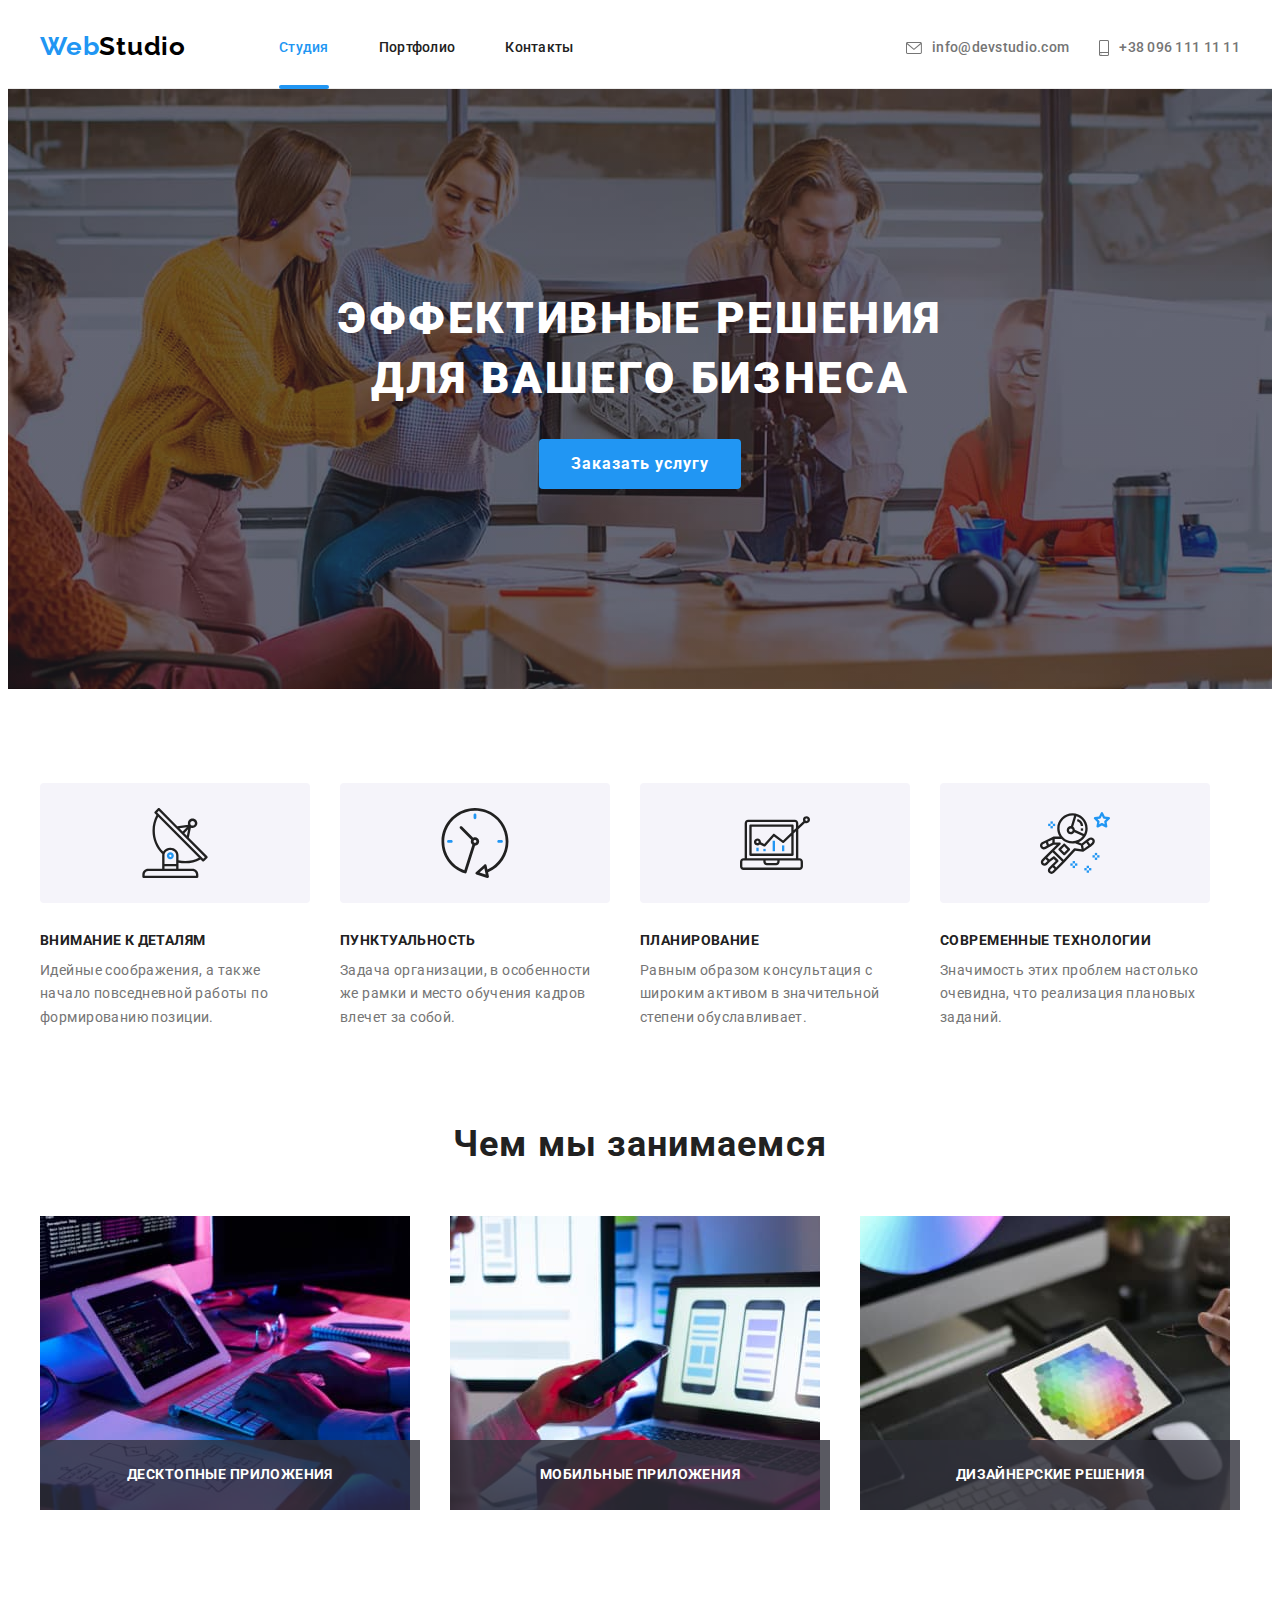
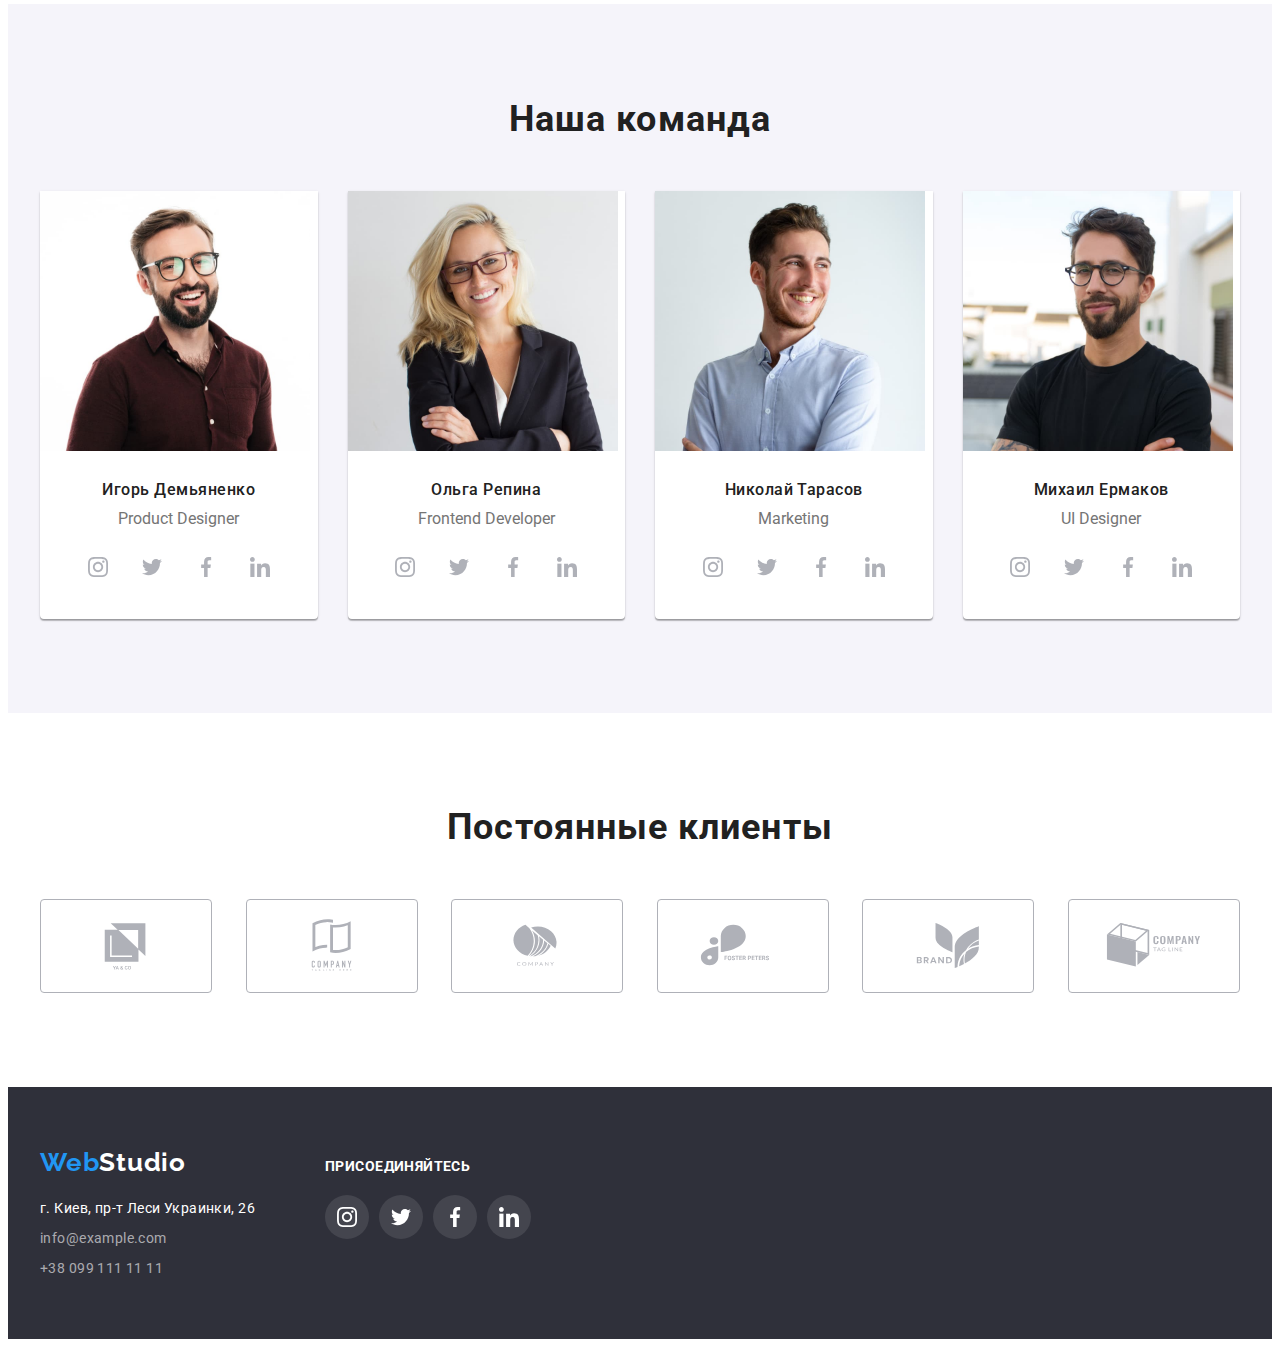
==== index.html @ d6b8db04 "files" ====
<!DOCTYPE html>
<html lang="ru">
  <head>
    <meta charset="UTF-8" />
    <meta http-equiv="X-UA-Compatible" content="IE=edge" />
    <meta name="viewport" content="width=device-width, initial-scale=1.0" />
    <title>WebStudio</title>
    <link
      href="https://fonts.googleapis.com/css2?family=Raleway:wght@700&family=Roboto:wght@400;500;700;900&display=swap"
      rel="stylesheet"
    />
    <link
      rel="stylesheet"
      href="https://cdnjs.cloudflare.com/ajax/libs/modern-normalize/1.1.0/modern-normalize.min.css"
      integrity="sha512-wpPYUAdjBVSE4KJnH1VR1HeZfpl1ub8YT/NKx4PuQ5NmX2tKuGu6U/JRp5y+Y8XG2tV+wKQpNHVUX03MfMFn9Q=="
      crossorigin="anonymous"
      referrerpolicy="no-referrer"
    />
    <link rel="stylesheet" href="./css/styles.css" />
  </head>
  <body>
    <header class="header">
      <div class="header-container container">
        <nav class="header-nav">
          <a href="/" class="logo"> <span class="web">Web</span>Studio </a>

          <ul class="site-navigation">
            <li class="item">
              <a href="./index.html" class="site-link current">Студия</a>
            </li>
            <li class="item">
              <a href="./portfolio.html" class="site-link">Портфолио</a>
            </li>
            <li class="item"><a href="" class="site-link">Контакты</a></li>
          </ul>
        </nav>

        <ul class="contacts">
          <li class="item">
            <a href="mailto:info@devstudio.com" class="contacts-link">
              <svg class="contacts-icon" height="12" width="16">
                <use href="./images/svg/symbol-defs.svg#icon-email" />
              </svg>
              info@devstudio.com
            </a>
          </li>
          <li class="item">
            <a href="tel:+380961111111" class="contacts-link">
              <svg class="contacts-icon" height="16" width="10">
                <use href="./images/svg/symbol-defs.svg#icon-tel" />
              </svg>
              +38 096 111 11 11
            </a>
          </li>
        </ul>
      </div>
    </header>

    <main>
      <section class="hero">
        <div class="hero-container container">
          <h1 class="hero-title">
            Эффективные решения <br>для вашего бизнеса
          </h1>
          <button name="заказать услугу" class="hero-button" data-modal-open>
            Заказать услугу
          </button>
          
          <div class="backdrop is-hidden" data-modal>
            <div class="modal">
              <button class="close-button" data-modal-close>
                <svg class="icon-close" width="18" height="18">
                  <use href="./images/svg/symbol-defs.svg#icon-close" />
                </svg>
              </button>
            </div>
          </div>
        </div>
      </section>

      <section class="features section">
        <div class="features-container container">
          <h2 class="features-title">Особенности</h2>
          <ul class="features-list">
            <li class="features-item">
              <div class="features-box">
                <svg class="feature-icon" height="70" width="70">
                  <use href="./images/svg/symbol-defs.svg#icon-feature1" />
                </svg>
              </div>
              <h3 class="features-subtitle">Внимание к деталям</h3>
              <p class="features-text">
                Идейные соображения, а также начало повседневной работы по
                формированию позиции.
              </p>
            </li>
            <li class="features-item">
              <div class="features-box">
                <svg class="feature-icon" height="70" width="70">
                  <use href="./images/svg/symbol-defs.svg#icon-feature2" />
                </svg>
              </div>
              <h3 class="features-subtitle">Пунктуальность</h3>
              <p class="features-text">
                Задача организации, в особенности же рамки и место обучения
                кадров влечет за собой.
              </p>
            </li>
            <li class="features-item">
              <div class="features-box">
                <svg class="feature-icon" height="70" width="70">
                  <use href="./images/svg/symbol-defs.svg#icon-feature3" />
                </svg>
              </div>
              <h3 class="features-subtitle">Планирование</h3>
              <p class="features-text">
                Равным образом консультация с широким активом в значительной
                степени обуславливает.
              </p>
            </li>
            <li class="features-item">
              <div class="features-box">
                <svg class="feature-icon" height="70" width="70">
                  <use href="./images/svg/symbol-defs.svg#icon-feature4" />
                </svg>
              </div>
              <h3 class="features-subtitle">Современные технологии</h3>
              <p class="features-text">
                Значимость этих проблем настолько очевидна, что реализация
                плановых заданий.
              </p>
            </li>
          </ul>
        </div>
      </section>

      <section class="actions section">
        <div class="actions-container container">
          <h2 class="actions-title">Чем мы занимаемся</h2>
          <ul class="actions-list">
            <li class="actions-item">
              <img
                src="./images/img1.jpg"
                alt="Руки на клавиратуре"
                width="370"
                class="actions-image"
              />
              <p class="label">Десктопные приложения</p>
            </li>
            <li class="actions-item">
              <img
                src="./images/img2.jpg"
                alt="В одной руке телефон вторая рука на клавиатуре ноутбука"
                width="370"
                class="actions-image"
              />
              <p class="label">Мобильные приложения</p>
            </li>
            <li class="actions-item">
              <img
                src="./images/img3.jpg"
                alt="Планшет в руке"
                width="370"
                class="actions-image"
              />
              <p class="label">Дизайнерские решения</p>
            </li>
          </ul>
        </div>
      </section>

      <section class="team section">
        <div class="team-container container">
          <h2 class="team-title">Наша команда</h2>
          <ul class="team-list">
            <li class="team-item">
              <img
                src="./images/img4.jpg"
                alt="Мужчина в рубашке, очках и с бородой"
                width="270"
                class="team-image"
              />
              <div class="team-box">
                <h3 class="team-subtitle">Игорь Демьяненко</h3>
                <p class="team-text">Product Designer</p>
              </div>

              <ul class="icon-list">
                <li class="icon-item">
                  <a href="" class="icon-link">
                    <svg class="team-icon" height="20" width="20">
                      <use href="./images/svg/symbol-defs.svg#icon-instagram" />
                    </svg>
                  </a>
                </li>
                <li class="icon-item">
                  <a href="" class="icon-link">
                    <svg class="team-icon" height="20" width="20">
                      <use href="./images/svg/symbol-defs.svg#icon-twitter" />
                    </svg>
                  </a>
                </li>
                <li class="icon-item">
                  <a href="" class="icon-link">
                    <svg class="team-icon" height="20" width="20">
                      <use href="./images/svg/symbol-defs.svg#icon-facebook" />
                    </svg>
                  </a>
                </li>
                <li class="icon-item">
                  <a href="" class="icon-link">
                    <svg class="team-icon" height="20" width="20">
                      <use href="./images/svg/symbol-defs.svg#icon-linkedin" />
                    </svg>
                  </a>
                </li>
              </ul>
            </li>
            <li class="team-item">
              <img
                src="./images/img5.jpg"
                alt="Блондинка в очках"
                width="270"
                class="team-image"
              />
              <div class="team-box">
                <h3 class="team-subtitle">Ольга Репина</h3>
                <p class="team-text">Frontend Developer</p>
              </div>

              <ul class="icon-list">
                <li class="icon-item">
                  <a href="" class="icon-link">
                    <svg class="team-icon" height="20" width="20">
                      <use href="./images/svg/symbol-defs.svg#icon-instagram" />
                    </svg>
                  </a>
                </li>
                <li class="icon-item">
                  <a href="" class="icon-link">
                    <svg class="team-icon" height="20" width="20">
                      <use href="./images/svg/symbol-defs.svg#icon-twitter" />
                    </svg>
                  </a>
                </li>
                <li class="icon-item">
                  <a href="" class="icon-link">
                    <svg class="team-icon" height="20" width="20">
                      <use href="./images/svg/symbol-defs.svg#icon-facebook" />
                    </svg>
                  </a>
                </li>
                <li class="icon-item">
                  <a href="" class="icon-link">
                    <svg class="team-icon" height="20" width="20">
                      <use href="./images/svg/symbol-defs.svg#icon-linkedin" />
                    </svg>
                  </a>
                </li>
              </ul>
            </li>
            <li class="team-item">
              <img
                src="./images/img6.jpg"
                alt="Мужчина в белой рубашке с бородой"
                width="270"
                class="team-image"
              />
              <div class="team-box">
                <h3 class="team-subtitle">Николай Тарасов</h3>
                <p class="team-text">Marketing</p>
              </div>

              <ul class="icon-list">
                <li class="icon-item">
                  <a href="" class="icon-link">
                    <svg class="team-icon" height="20" width="20">
                      <use href="./images/svg/symbol-defs.svg#icon-instagram" />
                    </svg>
                  </a>
                </li>
                <li class="icon-item">
                  <a href="" class="icon-link">
                    <svg class="team-icon" height="20" width="20">
                      <use href="./images/svg/symbol-defs.svg#icon-twitter" />
                    </svg>
                  </a>
                </li>
                <li class="icon-item">
                  <a href="" class="icon-link">
                    <svg class="team-icon" height="20" width="20">
                      <use href="./images/svg/symbol-defs.svg#icon-facebook" />
                    </svg>
                  </a>
                </li>
                <li class="icon-item">
                  <a href="" class="icon-link">
                    <svg class="team-icon" height="20" width="20">
                      <use href="./images/svg/symbol-defs.svg#icon-linkedin" />
                    </svg>
                  </a>
                </li>
              </ul>
            </li>
            <li class="team-item">
              <img
                src="./images/img7.jpg"
                alt="Мужчина в черной футболке, очках и с бородой"
                width="270"
                class="team-image"
              />
              <div class="team-box">
                <h3 class="team-subtitle">Михаил Ермаков</h3>
                <p class="team-text">UI Designer</p>
              </div>

              <ul class="icon-list">
                <li class="icon-item">
                  <a href="" class="icon-link">
                    <svg class="team-icon" height="20" width="20">
                      <use href="./images/svg/symbol-defs.svg#icon-instagram" />
                    </svg>
                  </a>
                </li>
                <li class="icon-item">
                  <a href="" class="icon-link">
                    <svg class="team-icon" height="20" width="20">
                      <use href="./images/svg/symbol-defs.svg#icon-twitter" />
                    </svg>
                  </a>
                </li>
                <li class="icon-item">
                  <a href="" class="icon-link">
                    <svg class="team-icon" height="20" width="20">
                      <use href="./images/svg/symbol-defs.svg#icon-facebook" />
                    </svg>
                  </a>
                </li>
                <li class="icon-item">
                  <a href="" class="icon-link">
                    <svg class="team-icon" height="20" width="20">
                      <use href="./images/svg/symbol-defs.svg#icon-linkedin" />
                    </svg>
                  </a>
                </li>
              </ul>
            </li>
          </ul>
        </div>
      </section>

      <section class="clients section">
        <div class="clients-container container">
          <h2 class="clients-title">Постоянные клиенты</h2>

          <ul class="clients-list">
            <li class="clients-item">
              <a href="" class="clients-link">
                <svg class="clients-icon" height="60" width="106">
                  <use href="./images/svg/symbol-defs.svg#icon-client1" />
                </svg>
              </a>
            </li>
            <li class="clients-item">
              <a href="" class="clients-link">
                <svg class="clients-icon" height="60" width="106">
                  <use href="./images/svg/symbol-defs.svg#icon-client2" />
                </svg>
              </a>
            </li>
            <li class="clients-item">
              <a href="" class="clients-link">
                <svg class="clients-icon" height="60" width="106">
                  <use href="./images/svg/symbol-defs.svg#icon-client3" />
                </svg>
              </a>
            </li>
            <li class="clients-item">
              <a href="" class="clients-link">
                <svg class="clients-icon" height="60" width="106">
                  <use href="./images/svg/symbol-defs.svg#icon-client4" />
                </svg> 
              </a>
            </li>
            <li class="clients-item">
              <a href="" class="clients-link">
                <svg class="clients-icon" height="60" width="106">
                  <use href="./images/svg/symbol-defs.svg#icon-client5" />
                </svg>
              </a>
            </li>
            <li class="clients-item">
              <a href="" class="clients-link">
                <svg class="clients-icon" height="60" width="106">
                  <use href="./images/svg/symbol-defs.svg#icon-client6" />
                </svg>
              </a>
            </li>
          </ul>
        </div>
      </section>

    </main>
    <footer class="footer">
      <div class="footer-container container">
        <div class="address-container">
          <a href="/" class="footer-logo"> <span class="web">Web</span>Studio </a>

          <address>
            <ul class="address-list">
              <li class="address-item">
                <a href="https://www.google.com.ua/maps/place/%D0%B1%D1%83%D0%BB.+%D0%9B%D0%B5%D1%81%D0%B8+%D0%A3%D0%BA%D1%80%D0%B0%D0%B8%D0%BD%D0%BA%D0%B8,+26,+%D0%9A%D0%B8%D0%B5%D0%B2,+02000/@50.4265807,30.5361971,17z/data=!3m1!4b1!4m5!3m4!1s0x40d4cf0e033ecbe9:0x57a4dffefec77da0!8m2!3d50.4265807!4d30.5383858?hl=ru"
                  target="_blank" rel="noopener noreferrer" class="address-link">г. Киев, пр-т Леси Украинки, 26</a>
              </li>
              <li class="address-item">
                <a href="mailto:info@example.com" class="link">info@example.com</a>
              </li>
              <li class="address-item">
                <a href="tel:+380991111111" class="link">+38 099 111 11 11</a>
              </li>
            </ul>
          </address>
        </div>

        <div class="footer-box">
          <h2 class="box-title">присоединяйтесь</h2>
          <ul class="box-list">
            <li class="box-item">
              <a href="" class="box-link">
                <svg class="box-icon" height="20" width="20">
                  <use href="./images/svg/symbol-defs.svg#icon-instagram" />
                </svg>
              </a>
            </li>
            <li class="box-item">
              <a href="" class="box-link">
                <svg class="box-icon" height="20" width="20">
                  <use href="./images/svg/symbol-defs.svg#icon-twitter" />
                </svg>
              </a>
            </li>
            <li class="box-item">
              <a href="" class="box-link">
                <svg class="box-icon" height="20" width="20">
                  <use href="./images/svg/symbol-defs.svg#icon-facebook" />
                </svg>
              </a>
            </li>
            <li class="box-item">
              <a href="" class="box-link">
                <svg class="box-icon" height="20" width="20">
                  <use href="./images/svg/symbol-defs.svg#icon-linkedin" />
                </svg>
              </a>
            </li>
          </ul>
        </div>
      </div>
    </footer>
    <script src="./js/modal.js"></script>
  </body>
</html>
---- css/styles.css ----
:root {
    --brand-color: #212121;
    --text-color: #757575;
    --accent-color: #2196F3;
    --background-color: #FFFFFF;
    --logo-color: #000000;
    --button-color: #F5F4FA;

    
}

body {
    background-color: var(--background-color);
    color: var(--brand-color);
    font-family: 'Roboto', 'Raleway', sans-serif;
}

img {
    display: block;
    max-width: 100%;
}

h1,
h2,
h3 {
    margin: 0;
}

p {
    margin: 0;
}

ul {
    list-style: none;
    margin: 0;
    padding: 0;
}

a {
    text-decoration: none;
    color: inherit;
}

button {
    font-family: inherit;
}

.section {
    padding-top: 94px;
    padding-bottom: 94px;
}

.container {
    max-width: 1200px;
    padding: 0 15px;
    margin: 0 auto;
}

/* section header */

.header {
    border-bottom: 1px solid #ececec;
}

.header-container {
    display: flex;
    justify-content: space-between;
}

.header-nav {
    display: flex;
}

.logo {
    color: var(--logo-color);

    font-family: 'Raleway', sans-serif;
    font-size: 26px;
    font-weight: 700;
    line-height: 1.15;
    letter-spacing: 0.03em;

    margin-right: 93px;
    padding-top: 24px;
    padding-bottom: 25px;
}

.web {
    color: var(--accent-color);
}

.site-navigation {
    display: flex;
    margin: 0;   
}

.site-navigation > .item:not(:last-child) {
    margin-right: 50px;
}

.site-link {
    color: var(--brand-color);
    font-size: 14px;
    font-weight: 500;
    line-height: 1.1;
    letter-spacing: 0.02em;

    display: inline-block;
    padding: 32px 0;

    transition: color 250ms cubic-bezier(0.4, 0, 0.2, 1);
}

.site-link:hover,
.site-link:focus {
    color: var(--accent-color);
}

.site-link.current {
    color: var(--accent-color);
    position: relative;
}

.site-link.current::after {
    content: '';
    position: absolute;
    width: 100%;
    height: 4px;
    bottom: -2px;
    left: 0;
    background-color: var(--accent-color);
    border-radius: 4px;
}

/* subsection contacts */

.contacts {
    display: flex;
    margin-top: 0;
    margin-bottom: 0;
}

.contacts > .item:first-child {
    margin-right: 30px;
}

.contacts-link {
    color: var(--text-color);
    font-size: 14px;
    font-weight: 500;
    line-height: 1.1;
    letter-spacing: 0.02em;
    
    padding: 32px 0;

    display: flex;
    align-items: center;

    transition: color 250ms cubic-bezier(0.4, 0, 0.2, 1);
}

.contacts-link:hover,
.contacts-link:focus {
    color: var(--accent-color);
}

.contacts-icon {  
   fill: currentColor;
   margin-right: 10px;
}

/* section hero */

.hero {
    
    margin: 0 auto;
    max-width: 1600px;
    background-image: linear-gradient(
        rgba(47, 48, 58, 0.4),
        rgba(47, 48, 58, 0.4)
        ),
        url(../images/hero.jpg)
    ;
    
    background-repeat: no-repeat;
    background-position: center;
    background-size: cover;
    
    padding-top: 200px;
    padding-bottom: 200px;    
}

.hero-container {
    text-align: center;
}

.hero-title {
    color: var(--background-color);
    font-size: 44px;
    font-weight: 900;
    line-height: 1.36;
    letter-spacing: 0.06em;
    text-transform: uppercase;

       
    margin: 0 0 30px 0;   
}

.hero-button {
    background-color: var(--accent-color);
    color:  var(--background-color);
    
    border-radius: 4px;
    cursor: pointer;
    font-size: 16px;
    font-weight: 700;
    line-height: 1.87;
    letter-spacing: 0.06em;
    border: 0;

    padding: 10px 32px; 
    
    transition: background-color 250ms cubic-bezier(0.4, 0, 0.2, 1), color 250ms cubic-bezier(0.4, 0, 0.2, 1);
}

.hero-button:hover,
.hero-button:focus {
    background-color: var(--background-color);
    color: var(--accent-color);
}

/* modal */

.backdrop {
    position: fixed;
    top: 0;
    right: 0;
    width: 100%;
    height: 100%;
    background-color: rgba(0, 0, 0, 0.2);
    opacity: 1;
    transition: opacity 250ms cubic-bezier(0.4, 0, 0.2, 1), visibility 250ms cubic-bezier(0.4, 0, 0.2, 1);
}

.backdrop.is-hidden {
    visibility: hidden;
    opacity: 0;
    pointer-events: none;
}

.backdrop.is-hidden .modal {
    transform: translate(0);
}
.modal {
    position: absolute;
    top: 50%;
    left: 50%;
    transform: translate(-50%, -50%);
    width: 528px;
    height: 581px;
     
    background-color: var(--background-color);
    border-radius: 4px;

    transition: transform 250ms cubic-bezier(0.4, 0, 0.2, 1);
}

.close-button {
    position: absolute;
    top: 8px;
    right: 8px;

    display: flex;
    justify-content: center;
    align-items: center;

    width: 30px;
    height: 30px;

    margin: 0;
    
    border: 1px solid rgba(0, 0, 0, 0.1);
    border-radius: 50%;
    background-color: inherit;

    cursor: pointer;
}

/* section features */

.features-title {
    display: none;
    text-align: center;
}

.features-list {
    display: flex;
    margin: 0;
}

.features-item {
    width: 270px;
}

.features-item:not(:last-child) {
    margin-right: 30px;
} 

.features-box {
    height: 120px;
    background-color: var(--button-color);
    display: flex;
    justify-content: center;
    align-items: center;
    border-radius: 4px;
}

.features-subtitle {
    font-size: 14px;
    line-height: 1.14;
    letter-spacing: 0.03em;
    text-transform: uppercase;

    margin-top: 30px;
    margin-bottom: 10px;
}

.features-text {
    color: var(--text-color);
    font-size: 14px;
    font-weight: 400;
    line-height: 1.71;
    letter-spacing: 0.03em;
  
    margin: 0;
    padding: 0;
}

/* section action */

.actions {
    padding-top: 0;
}

.actions-title {
    font-size: 36px;
    line-height: 1.16;
    letter-spacing: 0.03em;
    
    text-align: center;
    margin-top: 0;
    margin-bottom: 50px;
}

.actions-list {
    display: flex;
    flex-wrap: wrap;
    padding-left: 0;
    margin: 0;
}

.actions-item:not(:last-child) {
    margin-right: 30px;
}

.actions-item {
    width: calc((100% - 2 * 30px) / 3);
    position: relative;
}

.actions-image {
    display: flex;
}

.label {
    position: absolute;
    bottom: 0;
    left: 0;
    margin: 0;
    width: 100%;
    padding: 27px 0;
    text-align: center;

    background-color: rgba(47, 48, 58, 0.8);
    color: var(--background-color);
    
    font-size: 14px;
    font-weight: 700;
    line-height: 1.14;
    letter-spacing: 0.03em;
    text-transform: uppercase;
}

/* section team */

.team {
    background-color: var(--button-color);
}

.team-title {
    font-size: 36px;
    line-height: 1.2;
    letter-spacing: 0.03em;
    text-align: center;
    margin-top: 0;
    margin-bottom: 50px;
}

.team-list {
    display: flex;
    flex-wrap: wrap;
}

.team-item {
    background-color: var(--background-color);
    width: calc((100% - 3 * 30px) / 4);
    border-radius: 0 0 4px 4px;
    
    box-shadow: 0 2px 1px rgba(0, 0, 0, 0.2),
    0 1px 1px rgba(0, 0, 0, 0.14),
    0 1px 3px rgba(0, 0, 0, 0.12);
}

.team-item:not(:last-child) {
    margin-right: 30px;
}

.team-image {
    display: flex;
}

.team-box {
    text-align: center;
    padding-top: 30px;
}

.team-subtitle {
    font-size: 16px;
    font-weight: 500;
    line-height: 1.18;
    letter-spacing: 0.03em;

    margin-bottom: 10px;
}

.team-text {
    color: var(--text-color);
    
    font-size: 16px;
    font-weight: 400;
    line-height: 1.18;
}

.icon-list {
    display: flex;
    justify-content: center;
    margin-top: 16px;
    padding-bottom: 30px;
}

.icon-item:not(:last-child) {
    margin-right: 10px;
}

.icon-link:hover .team-icon,
.icon-link:focus .team-icon {
    fill: var(--background-color);   
}

.icon-link {
    border-radius: 50%;
    width: 44px;
    height: 44px;
    display: flex;
    justify-content: center;
    align-items: center;

    transition: background-color 250ms cubic-bezier(0.4, 0, 0.2, 1);
}

.icon-link:hover,
.icon-link:focus {
    background-color: var(--accent-color);
}

.team-icon {
    fill: #AFB1B8;
    transition: fill 250ms cubic-bezier(0.4, 0, 0.2, 1);
}

/* section clients */

.clients-title {
    font-size: 36px;
    line-height: 1.16;
    letter-spacing: 0.03em;
    text-align: center;
    margin-bottom: 50px;
}

.clients-list {
    display: flex;
    justify-content: space-between;   
}

.clients-iteam {
       
}

.clients-item:not(:last-child) {
    margin-right: 30px;  
}

.clients-link:hover .clients-icon,
.clients-link:focus .clients-icon{
    fill: var(--accent-color);  
}

.clients-link:hover,
.clients-link:focus {
    border-color: var(--accent-color);
}

.clients-link {
    display: flex;
    height: 92px;
    border: 1px solid #AFB1B8;
    border-radius: 4px;
    width: 170px;
    justify-content: center;
    align-items: center;

    transition: border-color 250ms cubic-bezier(0.4, 0, 0.2, 1);
}

.clients-icon {
    fill: #AFB1B8;
    
    transition: fill 250ms cubic-bezier(0.4, 0, 0.2, 1);
}

/* next page/section portfolio */

.portfolio-title {
    display: none;
}

.button-list {
    display: flex;
    justify-content:center;
    margin-bottom: 50px;
    margin-top: 0;
    padding-left: 0;   
}

.button-item:not(:last-child) {
    margin-right: 8px;
}
.button-link {
    background-color: var(--button-color);
    color: var(--brand-color);
    border: 0;
    
    cursor: pointer;
    font-size: 16px;
    font-weight: 500;
    line-height: 1.62;
    border-radius: 4px;
    letter-spacing: 0.03em;
       
    padding: 6px 20px;

    transition: background-color 250ms cubic-bezier(0.4, 0, 0.2, 1), color 250ms cubic-bezier(0.4, 0, 0.2, 1), box-shadow 250ms cubic-bezier(0.4, 0, 0.2, 1);
    
}

.button-link:hover,
.button-link:focus {
    box-shadow: 0 3px 1px rgba(0, 0, 0, 0.1),
    0 1px 2px rgba(0, 0, 0, 0.08),
    0 2px 2px rgba(0, 0, 0, 0.12);

    background-color: var(--accent-color);
    color: var(--background-color);

    border: 0;
}

.works-list {
    display: flex;
    flex-wrap: wrap;
    margin-top: 0;
    padding: 0;
}

.works-item:not(:nth-child(3n)) {
    margin-right: 30px;
}

.works-item:not(:nth-child(n + 7)) {
    margin-bottom: 30px;
}

.works-link {
    display: block;
    transition: box-shadow 250ms cubic-bezier(0.4, 0, 0.2, 1);
}

.works-link:hover,
.works-link:focus {
    box-shadow: 0 1px 1px rgba(0, 0, 0, 0.12),
    0 4px 4px rgba(0, 0, 0, 0.06),
    1px 4px 6px rgba(0, 0, 0, 0.16);
}

.works-link:hover .overlay-text {
    transform: translateX(0);
}

.works-overlay {
    position: relative;
    overflow: hidden;
}

.overlay-text {
    position: absolute;
    bottom: 0;
    left: 0;
    margin: 0;
    width: 100%;
    height: 100%;
    padding: 63px 24px;
    text-align: left;

    background-color: rgba(33, 149, 243, 0.9);
    color: var(--background-color);

    font-size: 18px;
    font-weight: 400;
    line-height: 1.55;
    letter-spacing: 0.03em;

    transform: translateY(101%);
    transition: transform 250ms cubic-bezier(0.4, 0, 0.2, 1);
}

.works-box {
    border-right: 1px solid #eeeeee;
    border-bottom: 1px solid #eeeeee;
    border-left: 1px solid #eeeeee;

    padding: 20px 24px;
}

.works-image {
    display: block;
}

.works-subtitle {
    font-size: 18px;
    line-height: 2;
    margin-bottom: 4px;
    letter-spacing: 0.06em;
}

.works-text {
    color: var(--text-color);
    font-size: 16px;
    font-weight: 400;
    line-height: 1.87;
    letter-spacing: 0.03em;
}

/* section footer */

.footer {
    background-color: #2F303A;
}

.footer-container {
    display: flex;
}

.address-container {
    margin: 60px 0;
}

.footer-logo {
    color: var(--background-color);
    font-family: 'Raleway', sans-serif;
    font-size: 26px;
    font-weight: 700;
    line-height: 1.2;
    letter-spacing: 0.03em;

    margin-bottom: 20px;
}

.address-list {
    font-style: normal;
    font-size: 14px;
    font-weight: 400;
    line-height: 1.5;

    margin: 20px 0 0 0;
    padding-left: 0;
}

.address-item:not(:last-child) {
    margin-bottom: 9px;
}

.address-link {
    color: var(--background-color);
    letter-spacing: 0.03em;
    
    transition: color 250ms cubic-bezier(0.4, 0, 0.2, 1);
}

.address-list .link {
    color: rgba(255, 255, 255, 0.6);
    letter-spacing: 0.03em;

    transition: color 250ms cubic-bezier(0.4, 0, 0.2, 1);
}

.address-link:hover,
.address-link:focus {
    color: var(--accent-color);
}

.address-list .link:hover,
.address-list .link:focus {
    color: var(--accent-color);
}

/* subsection footer-box */

.footer-box {
    height: 80px;
    margin: 72px auto 100px 70px;
}

.box-title {
    color: var(--background-color);
    font-size: 14px;
    font-weight: 700;
    line-height: 1.14;
    letter-spacing: 0.03em;
    text-transform: uppercase;
    text-decoration: none;
}

.box-list {
    display: flex;
    justify-content: center;
    margin-top: 20px;
}

.box-item:not(:last-child) {
    margin-right: 10px;
}

.box-link:hover .box-icon,
.box-link:focus .box-icon {
    fill: var(--background-color);
}

.box-link {
    border-radius: 50%;
    width: 44px;
    height: 44px;
    display: flex;
    justify-content: center;
    align-items: center;
    background-color: rgba(255, 255, 255, 0.1);

    transition: background-color 250ms cubic-bezier(0.4, 0, 0.2, 1);
}

.box-link:hover ,
.box-link:focus {
    background-color: var(--accent-color);
}

.box-icon {
    fill: var(--background-color);
}
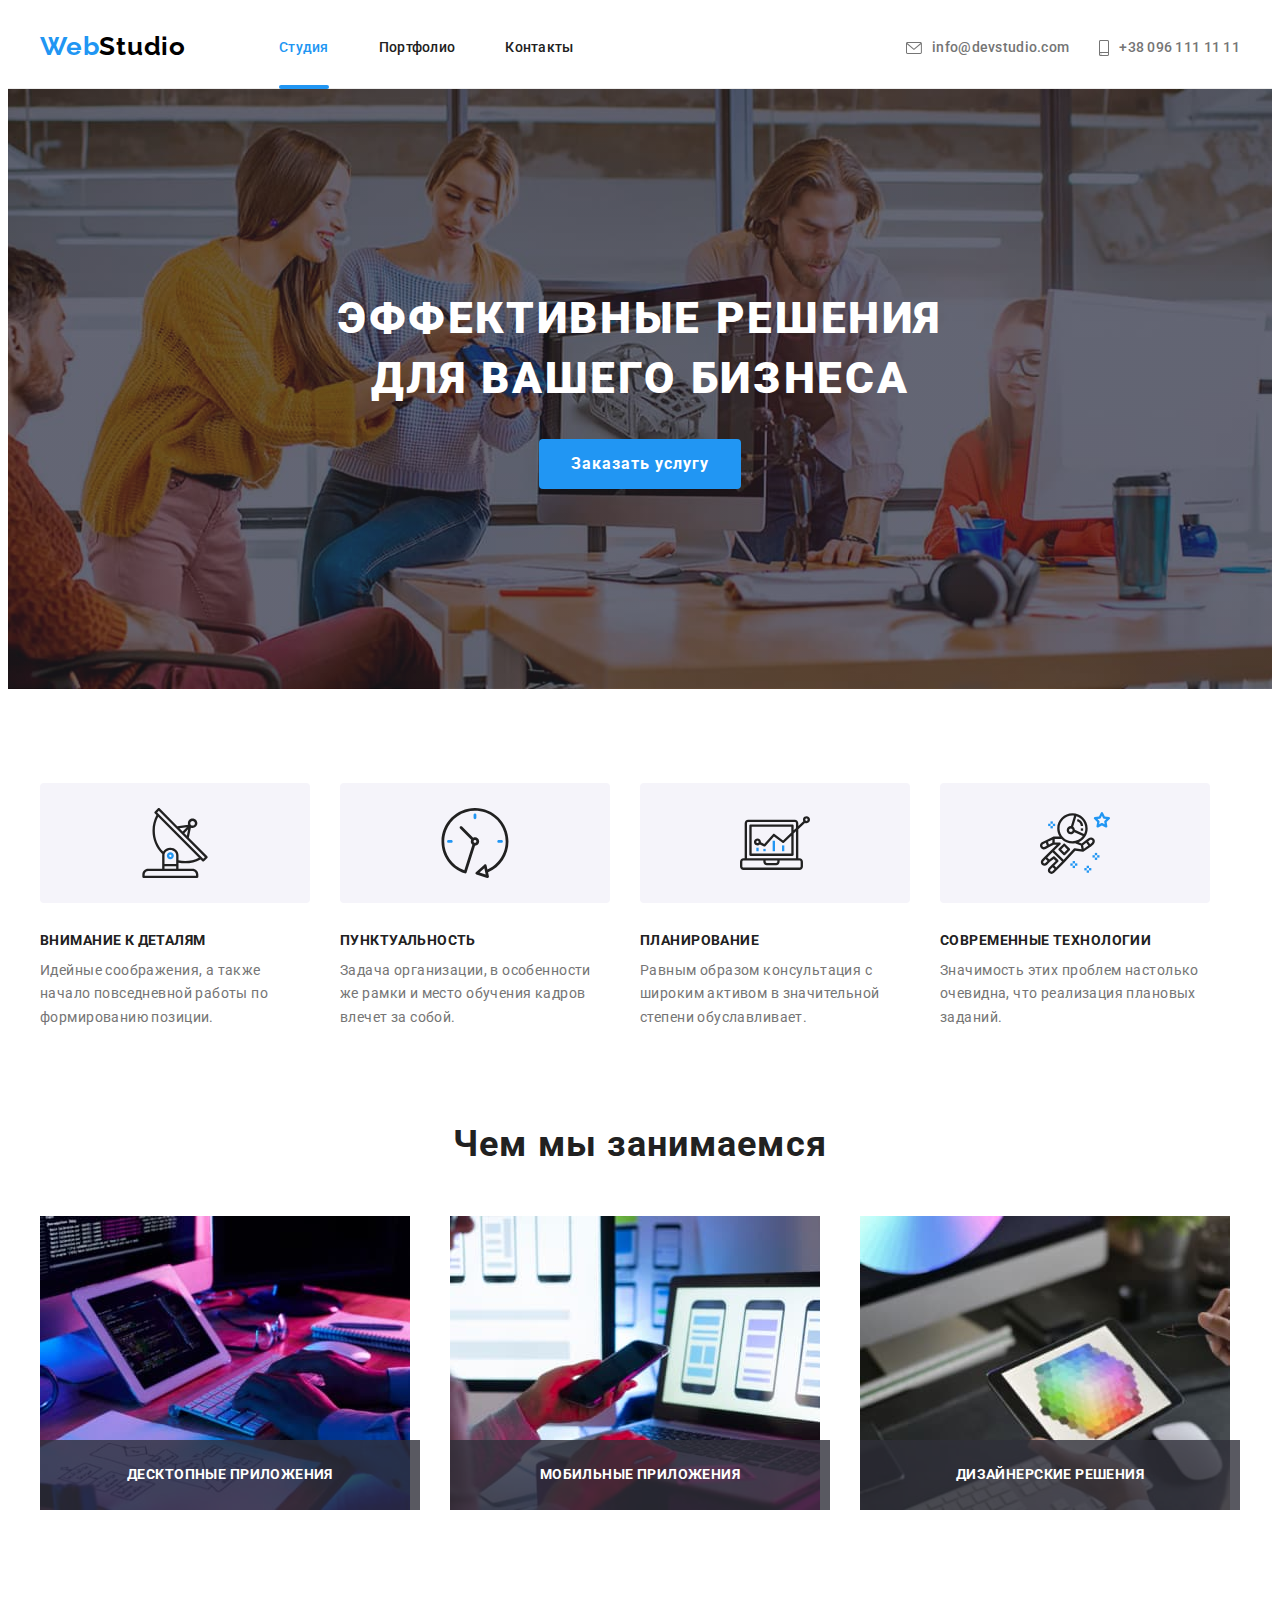
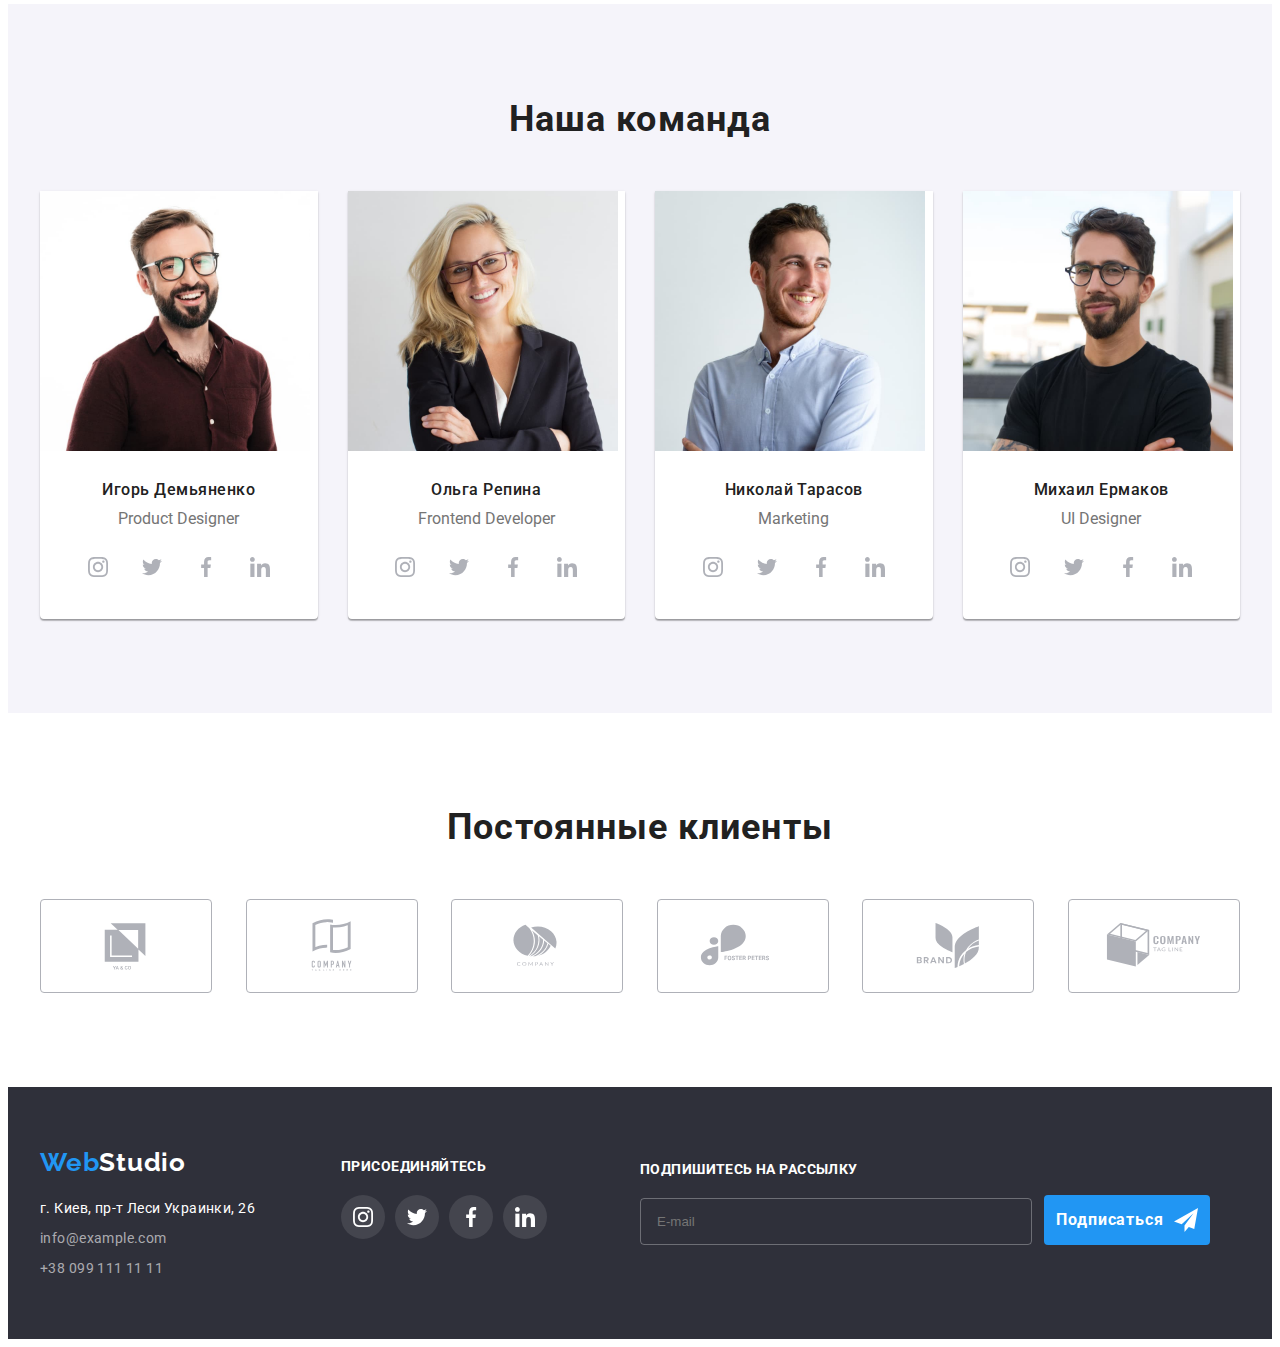
==== commit 79fbc923: "/" ====
--- a/index.html
+++ b/index.html
@@ -39,7 +39,7 @@
           <li class="item">
             <a href="mailto:info@devstudio.com" class="contacts-link">
               <svg class="contacts-icon" height="12" width="16">
-                <use href="./images/svg/symbol-defs.svg#icon-email" />
+                <use href="./images/svg/icons.svg#icon-email" />
               </svg>
               info@devstudio.com
             </a>
@@ -47,7 +47,7 @@
           <li class="item">
             <a href="tel:+380961111111" class="contacts-link">
               <svg class="contacts-icon" height="16" width="10">
-                <use href="./images/svg/symbol-defs.svg#icon-tel" />
+                <use href="./images/svg/icons.svg#icon-tel" />
               </svg>
               +38 096 111 11 11
             </a>
@@ -68,11 +68,70 @@
           
           <div class="backdrop is-hidden" data-modal>
             <div class="modal">
+              <h2 class="modal-title">Оставьте свои данные, мы вам перезвоним</h2>
               <button class="close-button" data-modal-close>
                 <svg class="icon-close" width="18" height="18">
-                  <use href="./images/svg/symbol-defs.svg#icon-close" />
+                  <use href="./images/svg/icons.svg#icon-close" />
                 </svg>
               </button>
+              
+              <form class="form">
+                <ul class="form-list">
+                  <li class="form-group">
+                    <label class="form-label" for="name">Имя</label>
+                    <input 
+                    class="form-input" 
+                    type="text"
+                    id="name"
+                    name="name"
+                    autofocus/>
+                    <svg class="form-icon" width="18" height="18">
+                      <use href="./images/svg/icons.svg#icon-person" />
+                    </svg>
+                  </li>
+                  <li class="form-group">
+                    <label class="form-label" for="tel">Телефон</label>
+                    <input 
+                    class="form-input" 
+                    type="tel"
+                    id="tel"
+                    name="tel"/>
+                    <svg class="form-icon" width="18" height="18">
+                      <use href="./images/svg/icons.svg#icon-phone-modal" />
+                    </svg>
+                  </li>
+                  <li class="form-group">
+                    <label class="form-label" for="email">Почта</label>
+                    <input 
+                    class="form-input" 
+                    type="email"
+                    id="email"
+                    name="email"/>
+                    <svg class="form-icon" width="18" height="18">
+                      <use href="./images/svg/icons.svg#icon-email-modal" />
+                    </svg>
+                  </li>
+                  <li class="form-group">
+                    <label class="form-label" for="comment">Комментарий</label>
+                    <textarea class="form-input comment"
+                    type="text"
+                    name="comment"
+                    id="comment" 
+                    placeholder="Введите текст"></textarea>
+                  </li>
+                </ul>
+
+                <div class="agreement">
+                  <input 
+                  class="agreement-input" 
+                  type="checkbox"
+                  name="choice"
+                  id="choice"
+                  value="+"/>
+                  <label class="agreement-label" for="choice">Соглашаюсь с рассылкой и принимаю <a class="agreement-link" href="">Условия договора</a></label>
+                </div>
+                <button class="form-button" type="submit">Отправить</button>
+              </form>
             </div>
           </div>
         </div>
@@ -85,7 +144,7 @@
             <li class="features-item">
               <div class="features-box">
                 <svg class="feature-icon" height="70" width="70">
-                  <use href="./images/svg/symbol-defs.svg#icon-feature1" />
+                  <use href="./images/svg/icons.svg#icon-feature1" />
                 </svg>
               </div>
               <h3 class="features-subtitle">Внимание к деталям</h3>
@@ -97,7 +156,7 @@
             <li class="features-item">
               <div class="features-box">
                 <svg class="feature-icon" height="70" width="70">
-                  <use href="./images/svg/symbol-defs.svg#icon-feature2" />
+                  <use href="./images/svg/icons.svg#icon-feature2" />
                 </svg>
               </div>
               <h3 class="features-subtitle">Пунктуальность</h3>
@@ -109,7 +168,7 @@
             <li class="features-item">
               <div class="features-box">
                 <svg class="feature-icon" height="70" width="70">
-                  <use href="./images/svg/symbol-defs.svg#icon-feature3" />
+                  <use href="./images/svg/icons.svg#icon-feature3" />
                 </svg>
               </div>
               <h3 class="features-subtitle">Планирование</h3>
@@ -121,7 +180,7 @@
             <li class="features-item">
               <div class="features-box">
                 <svg class="feature-icon" height="70" width="70">
-                  <use href="./images/svg/symbol-defs.svg#icon-feature4" />
+                  <use href="./images/svg/icons.svg#icon-feature4" />
                 </svg>
               </div>
               <h3 class="features-subtitle">Современные технологии</h3>
@@ -189,28 +248,28 @@
                 <li class="icon-item">
                   <a href="" class="icon-link">
                     <svg class="team-icon" height="20" width="20">
-                      <use href="./images/svg/symbol-defs.svg#icon-instagram" />
-                    </svg>
-                  </a>
-                </li>
-                <li class="icon-item">
-                  <a href="" class="icon-link">
-                    <svg class="team-icon" height="20" width="20">
-                      <use href="./images/svg/symbol-defs.svg#icon-twitter" />
-                    </svg>
-                  </a>
-                </li>
-                <li class="icon-item">
-                  <a href="" class="icon-link">
-                    <svg class="team-icon" height="20" width="20">
-                      <use href="./images/svg/symbol-defs.svg#icon-facebook" />
-                    </svg>
-                  </a>
-                </li>
-                <li class="icon-item">
-                  <a href="" class="icon-link">
-                    <svg class="team-icon" height="20" width="20">
-                      <use href="./images/svg/symbol-defs.svg#icon-linkedin" />
+                      <use href="./images/svg/icons.svg#icon-instagram" />
+                    </svg>
+                  </a>
+                </li>
+                <li class="icon-item">
+                  <a href="" class="icon-link">
+                    <svg class="team-icon" height="20" width="20">
+                      <use href="./images/svg/icons.svg#icon-twitter" />
+                    </svg>
+                  </a>
+                </li>
+                <li class="icon-item">
+                  <a href="" class="icon-link">
+                    <svg class="team-icon" height="20" width="20">
+                      <use href="./images/svg/icons.svg#icon-facebook" />
+                    </svg>
+                  </a>
+                </li>
+                <li class="icon-item">
+                  <a href="" class="icon-link">
+                    <svg class="team-icon" height="20" width="20">
+                      <use href="./images/svg/icons.svg#icon-linkedin" />
                     </svg>
                   </a>
                 </li>
@@ -232,28 +291,28 @@
                 <li class="icon-item">
                   <a href="" class="icon-link">
                     <svg class="team-icon" height="20" width="20">
-                      <use href="./images/svg/symbol-defs.svg#icon-instagram" />
-                    </svg>
-                  </a>
-                </li>
-                <li class="icon-item">
-                  <a href="" class="icon-link">
-                    <svg class="team-icon" height="20" width="20">
-                      <use href="./images/svg/symbol-defs.svg#icon-twitter" />
-                    </svg>
-                  </a>
-                </li>
-                <li class="icon-item">
-                  <a href="" class="icon-link">
-                    <svg class="team-icon" height="20" width="20">
-                      <use href="./images/svg/symbol-defs.svg#icon-facebook" />
-                    </svg>
-                  </a>
-                </li>
-                <li class="icon-item">
-                  <a href="" class="icon-link">
-                    <svg class="team-icon" height="20" width="20">
-                      <use href="./images/svg/symbol-defs.svg#icon-linkedin" />
+                      <use href="./images/svg/icons.svg#icon-instagram" />
+                    </svg>
+                  </a>
+                </li>
+                <li class="icon-item">
+                  <a href="" class="icon-link">
+                    <svg class="team-icon" height="20" width="20">
+                      <use href="./images/svg/icons.svg#icon-twitter" />
+                    </svg>
+                  </a>
+                </li>
+                <li class="icon-item">
+                  <a href="" class="icon-link">
+                    <svg class="team-icon" height="20" width="20">
+                      <use href="./images/svg/icons.svg#icon-facebook" />
+                    </svg>
+                  </a>
+                </li>
+                <li class="icon-item">
+                  <a href="" class="icon-link">
+                    <svg class="team-icon" height="20" width="20">
+                      <use href="./images/svg/icons.svg#icon-linkedin" />
                     </svg>
                   </a>
                 </li>
@@ -275,28 +334,28 @@
                 <li class="icon-item">
                   <a href="" class="icon-link">
                     <svg class="team-icon" height="20" width="20">
-                      <use href="./images/svg/symbol-defs.svg#icon-instagram" />
-                    </svg>
-                  </a>
-                </li>
-                <li class="icon-item">
-                  <a href="" class="icon-link">
-                    <svg class="team-icon" height="20" width="20">
-                      <use href="./images/svg/symbol-defs.svg#icon-twitter" />
-                    </svg>
-                  </a>
-                </li>
-                <li class="icon-item">
-                  <a href="" class="icon-link">
-                    <svg class="team-icon" height="20" width="20">
-                      <use href="./images/svg/symbol-defs.svg#icon-facebook" />
-                    </svg>
-                  </a>
-                </li>
-                <li class="icon-item">
-                  <a href="" class="icon-link">
-                    <svg class="team-icon" height="20" width="20">
-                      <use href="./images/svg/symbol-defs.svg#icon-linkedin" />
+                      <use href="./images/svg/icons.svg#icon-instagram" />
+                    </svg>
+                  </a>
+                </li>
+                <li class="icon-item">
+                  <a href="" class="icon-link">
+                    <svg class="team-icon" height="20" width="20">
+                      <use href="./images/svg/icons.svg#icon-twitter" />
+                    </svg>
+                  </a>
+                </li>
+                <li class="icon-item">
+                  <a href="" class="icon-link">
+                    <svg class="team-icon" height="20" width="20">
+                      <use href="./images/svg/icons.svg#icon-facebook" />
+                    </svg>
+                  </a>
+                </li>
+                <li class="icon-item">
+                  <a href="" class="icon-link">
+                    <svg class="team-icon" height="20" width="20">
+                      <use href="./images/svg/icons.svg#icon-linkedin" />
                     </svg>
                   </a>
                 </li>
@@ -318,28 +377,28 @@
                 <li class="icon-item">
                   <a href="" class="icon-link">
                     <svg class="team-icon" height="20" width="20">
-                      <use href="./images/svg/symbol-defs.svg#icon-instagram" />
-                    </svg>
-                  </a>
-                </li>
-                <li class="icon-item">
-                  <a href="" class="icon-link">
-                    <svg class="team-icon" height="20" width="20">
-                      <use href="./images/svg/symbol-defs.svg#icon-twitter" />
-                    </svg>
-                  </a>
-                </li>
-                <li class="icon-item">
-                  <a href="" class="icon-link">
-                    <svg class="team-icon" height="20" width="20">
-                      <use href="./images/svg/symbol-defs.svg#icon-facebook" />
-                    </svg>
-                  </a>
-                </li>
-                <li class="icon-item">
-                  <a href="" class="icon-link">
-                    <svg class="team-icon" height="20" width="20">
-                      <use href="./images/svg/symbol-defs.svg#icon-linkedin" />
+                      <use href="./images/svg/icons.svg#icon-instagram" />
+                    </svg>
+                  </a>
+                </li>
+                <li class="icon-item">
+                  <a href="" class="icon-link">
+                    <svg class="team-icon" height="20" width="20">
+                      <use href="./images/svg/icons.svg#icon-twitter" />
+                    </svg>
+                  </a>
+                </li>
+                <li class="icon-item">
+                  <a href="" class="icon-link">
+                    <svg class="team-icon" height="20" width="20">
+                      <use href="./images/svg/icons.svg#icon-facebook" />
+                    </svg>
+                  </a>
+                </li>
+                <li class="icon-item">
+                  <a href="" class="icon-link">
+                    <svg class="team-icon" height="20" width="20">
+                      <use href="./images/svg/icons.svg#icon-linkedin" />
                     </svg>
                   </a>
                 </li>
@@ -357,42 +416,42 @@
             <li class="clients-item">
               <a href="" class="clients-link">
                 <svg class="clients-icon" height="60" width="106">
-                  <use href="./images/svg/symbol-defs.svg#icon-client1" />
+                  <use href="./images/svg/icons.svg#icon-client1" />
                 </svg>
               </a>
             </li>
             <li class="clients-item">
               <a href="" class="clients-link">
                 <svg class="clients-icon" height="60" width="106">
-                  <use href="./images/svg/symbol-defs.svg#icon-client2" />
+                  <use href="./images/svg/icons.svg#icon-client2" />
                 </svg>
               </a>
             </li>
             <li class="clients-item">
               <a href="" class="clients-link">
                 <svg class="clients-icon" height="60" width="106">
-                  <use href="./images/svg/symbol-defs.svg#icon-client3" />
+                  <use href="./images/svg/icons.svg#icon-client3" />
                 </svg>
               </a>
             </li>
             <li class="clients-item">
               <a href="" class="clients-link">
                 <svg class="clients-icon" height="60" width="106">
-                  <use href="./images/svg/symbol-defs.svg#icon-client4" />
+                  <use href="./images/svg/icons.svg#icon-client4" />
                 </svg> 
               </a>
             </li>
             <li class="clients-item">
               <a href="" class="clients-link">
                 <svg class="clients-icon" height="60" width="106">
-                  <use href="./images/svg/symbol-defs.svg#icon-client5" />
+                  <use href="./images/svg/icons.svg#icon-client5" />
                 </svg>
               </a>
             </li>
             <li class="clients-item">
               <a href="" class="clients-link">
                 <svg class="clients-icon" height="60" width="106">
-                  <use href="./images/svg/symbol-defs.svg#icon-client6" />
+                  <use href="./images/svg/icons.svg#icon-client6" />
                 </svg>
               </a>
             </li>
@@ -428,33 +487,52 @@
             <li class="box-item">
               <a href="" class="box-link">
                 <svg class="box-icon" height="20" width="20">
-                  <use href="./images/svg/symbol-defs.svg#icon-instagram" />
+                  <use href="./images/svg/icons.svg#icon-instagram" />
                 </svg>
               </a>
             </li>
             <li class="box-item">
               <a href="" class="box-link">
                 <svg class="box-icon" height="20" width="20">
-                  <use href="./images/svg/symbol-defs.svg#icon-twitter" />
+                  <use href="./images/svg/icons.svg#icon-twitter" />
                 </svg>
               </a>
             </li>
             <li class="box-item">
               <a href="" class="box-link">
                 <svg class="box-icon" height="20" width="20">
-                  <use href="./images/svg/symbol-defs.svg#icon-facebook" />
+                  <use href="./images/svg/icons.svg#icon-facebook" />
                 </svg>
               </a>
             </li>
             <li class="box-item">
               <a href="" class="box-link">
                 <svg class="box-icon" height="20" width="20">
-                  <use href="./images/svg/symbol-defs.svg#icon-linkedin" />
+                  <use href="./images/svg/icons.svg#icon-linkedin" />
                 </svg>
               </a>
             </li>
           </ul>
         </div>
+
+        <form class="footer-form">
+          <div class="footer-form__group">
+            <label class="footer-form__label" for="email">Подпишитесь на рассылку</label>
+            <input 
+            class="footer-form__input" 
+            type="email" 
+            id="email" 
+            name="email" 
+            placeholder="E-mail" 
+            />
+          </div>
+          <button class="footer-form__button" type="submit">Подписаться
+            <svg class="footer-form__icon" height="24" width="24">
+              <use href="./images/svg/icons.svg#icon-telegram" />
+            </svg>
+          </button>
+
+        </form>
       </div>
     </footer>
     <script src="./js/modal.js"></script>
--- a/css/styles.css
+++ b/css/styles.css
@@ -13,7 +13,7 @@
     background-color: var(--background-color);
     color: var(--brand-color);
     font-family: 'Roboto', 'Raleway', sans-serif;
-}
+} 
 
 img {
     display: block;
@@ -286,6 +286,130 @@
     cursor: pointer;
 }
 
+.close-button:hover .icon-close,
+.close-button:focus .icon-close{
+    fill: var(--accent-color);
+}
+
+.icon-close {
+    transition: fill 250ms cubic-bezier(0.4, 0, 0.2, 1);
+}
+
+/* modal-form */
+
+.modal-title {
+    font-size: 20px;
+    line-height: 1.15;
+    font-weight: 700;
+    letter-spacing: 0.03em;
+
+    text-align: center;
+    padding-top: 60px;
+}
+
+.form {
+    margin-top: 12px;
+    margin-bottom: 19px;
+    padding: 0 40px;
+}
+
+.form-group {
+    position: relative;
+    display: flex;
+    flex-direction: column;
+}
+
+.form-group:not(:last-child) {
+    margin-bottom: 10px;
+}
+
+.form-label {
+    text-align: left;
+    margin-bottom: 4px;
+
+    font-size: 12px;
+    line-height: 1.16;
+    font-weight: 400;
+    letter-spacing: 0.03em;
+
+    color: var(--text-color);
+}
+
+.form-input {
+    cursor: pointer;
+    border: 1px solid rgba(33, 33, 33, 0.2);
+    border-radius: 4px;
+    outline: transparent;
+    padding: 10px 42px;
+    transition: border 250ms cubic-bezier(0.4, 0, 0.2, 1);
+}
+
+.comment {
+    height: 120px;
+    padding: 12px 16px;
+}
+
+.form-input:hover,
+.form-input:focus {
+    border: 1px solid var(--accent-color);
+}
+
+.form-input:hover ~ .form-icon,
+.form-input:focus ~ .form-icon {
+    fill: var(--accent-color);
+}
+
+.form-icon {
+    position: absolute;
+    top: 50%;
+    left: 12px;
+    transition: fill 250ms cubic-bezier(0.4, 0, 0.2, 1);
+}
+
+.agreement {
+    margin-bottom: 30px;
+    margin-top: 20px;
+}
+
+.agreement-label {
+    font-size: 14px;
+    line-height: 1.71;
+    font-weight: 400;
+    letter-spacing: 0.03em;
+
+    color: var(--text-color);
+}
+
+.agreement-link {
+    color: var(--accent-color);
+    text-decoration: underline;
+}
+
+.form-button {
+    width: 200px;
+    height: 50px;
+    padding: 0;
+    margin-bottom: 19px;
+    border-radius: 4px;
+
+    cursor: pointer;
+    
+    font-size: 16px;
+    line-height: 1.87;
+    font-weight: 700;
+    letter-spacing: 0.06em;
+
+    color: var(--background-color);
+    background-color: var(--accent-color);
+    
+    border: none;
+    box-shadow: 0px 4px 4px rgba(0, 0, 0, 0.15);  
+}
+
+
+
+
+
 /* section features */
 
 .features-title {
@@ -501,10 +625,6 @@
 .clients-list {
     display: flex;
     justify-content: space-between;   
-}
-
-.clients-iteam {
-       
 }
 
 .clients-item:not(:last-child) {
@@ -683,6 +803,7 @@
 
 .address-container {
     margin: 60px 0;
+    width: 231px;
 }
 
 .footer-logo {
@@ -738,7 +859,7 @@
 
 .footer-box {
     height: 80px;
-    margin: 72px auto 100px 70px;
+    margin: 72px 93px 100px 70px;
 }
 
 .box-title {
@@ -787,3 +908,69 @@
     fill: var(--background-color);
 }
 
+/* subsection footer form */
+
+.footer-form {
+    display: flex;
+    align-items: flex-end;
+
+    margin-top: 72px;
+    margin-bottom: 94px;
+    width: 570px;
+}
+
+.footer-form__group {
+    display: flex;
+    flex-direction: column;
+    margin-right: 12px;
+}
+
+.footer-form__label {
+    margin-bottom: 20px;
+
+    text-align: left;
+    text-transform: uppercase;
+
+    font-size: 14px;
+    font-weight: 700;
+    line-height: 1.14;
+    letter-spacing: 0.03em;
+
+    color: var(--background-color);
+}
+
+.footer-form__input {
+    background-color: inherit;
+    
+    width: 358px;
+    padding: 15px 16px;
+
+    border: 1px solid rgba(255, 255, 255, 0.3);
+    border-radius: 4px;
+}
+
+.footer-form__button {
+    display: flex;
+    justify-content: center;
+    align-items: center;
+
+    cursor: pointer;
+
+    width: 200px;
+    height: 50px;
+    background-color: var(--accent-color);
+    color: var(--background-color);
+
+    padding: 0;
+    border: 0;
+    border-radius: 4px;
+
+    font-size: 16px;
+    font-weight: 700;
+    line-height: 1.87;
+    letter-spacing: 0.06em;
+}
+
+.footer-form__icon {
+    margin-left: 10px;
+}